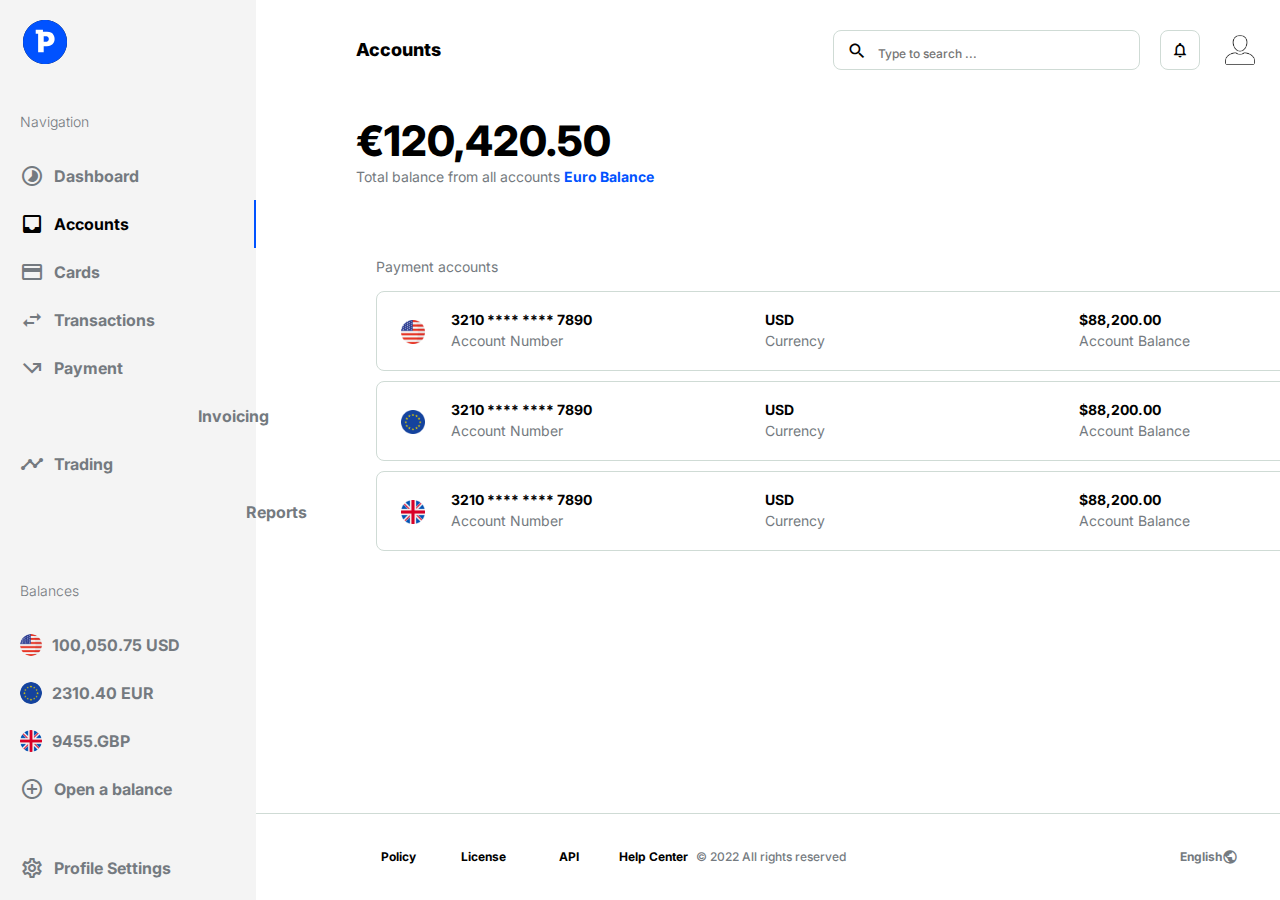
==== accounts.html @ 9f5d690f "Add files via upload" ====
<!DOCTYPE html>
<html lang="en">
<head>
    <meta charset="UTF-8" />
    <meta http-equiv="X-UA-Compatible" content="IE=edge" />
    <meta name="viewport" content="width=device-width, initial-scale=1.0" />
    <title>Accounts</title>
    <link rel="stylesheet" href="css/all.min.css" />
    <link rel="stylesheet" href="css/master.css" />
    <link rel="stylesheet" href="css/accounts.css">
    <link rel="preconnect" href="https://fonts.googleapis.com" />
    <link href="https://fonts.googleapis.com/css?family=Material+Icons|Material+Icons+Outlined|Material+Icons+Two+Tone|Material+Icons+Round|Material+Icons+Sharp" rel="stylesheet">
    <link href="https://fonts.googleapis.com/css2?family=Inter:wght@100..900&display=swap" rel="stylesheet">
    <link rel="preconnect" href="https://fonts.gstatic.com" crossorigin />
</head>
<body class="light-mode">
    <div class="container">
        <aside class="sidebar">
            <div class="logo">
                <!-- <img src="images/logo.png" alt="Logo"> -->
                <?xml version="1.0" encoding="utf-8"?>
                <svg width="44px" height="44px" viewBox="0 0 44 44" version="1.1" xmlns:xlink="http://www.w3.org/1999/xlink" xmlns="http://www.w3.org/2000/svg">
                <defs>
                    <path d="M22 0C34.1519 0 44 9.84808 44 22L44 22C44 34.1519 34.1519 44 22 44L22 44C9.84808 44 0 34.1519 0 22L0 22C0 9.84808 9.84808 0 22 0Z" id="path_1" />
                    <clipPath id="clip_1">
                    <use xlink:href="#path_1" clip-rule="evenodd" fill-rule="evenodd" />
                    </clipPath>
                </defs>
                <g id="[Element]-Logo--Hidden" fill-opacity="1">
                    <path d="M2423 -276L2423 -276L2423 -232L2379 -232L2379 -276L2423 -276Z" id="[Element]-Logo--Hidden" fill="none" stroke="none" />
                    <path d="M22 0C34.1519 0 44 9.84808 44 22L44 22C44 34.1519 34.1519 44 22 44L22 44C9.84808 44 0 34.1519 0 22L0 22C0 9.84808 9.84808 0 22 0Z" id="bg" fill="#000000" stroke="none" />
                    <g clip-path="url(#clip_1)">
                    <path d="M0 0L44 0L44 44L0 44L0 0Z" id="Mask" fill="#0052FF" stroke="none" />
                    <path d="M12.7188 9.625L19.9375 9.625L19.9375 13.75L12.7188 13.75L12.7188 9.625Z" id="Rectangle" fill="#FFFFFF" fill-rule="evenodd" stroke="none" />
                    <g id="P" transform="translate(15.125 11.6875)">
                        <path d="M0 20.625L0 0L8.87226 0C10.3978 0 11.7327 0.302124 12.8768 0.906372C14.021 1.51062 14.9109 2.35992 15.5465 3.45428C16.1822 4.54865 16.5 5.82764 16.5 7.29126C16.5 8.76831 16.1738 10.0473 15.5214 11.1282C14.8691 12.2092 13.9557 13.0417 12.7815 13.6258C11.6072 14.2099 10.2372 14.502 8.67153 14.502L3.37226 14.502L3.37226 10.1514L7.54745 10.1514C8.20316 10.1514 8.76353 10.0356 9.22856 9.80392C9.69358 9.5723 10.0516 9.24164 10.3025 8.81195C10.5534 8.38226 10.6788 7.87537 10.6788 7.29126C10.6788 6.70044 10.5534 6.19522 10.3025 5.7756C10.0516 5.35599 9.69358 5.03372 9.22856 4.80881C8.76353 4.58389 8.20316 4.47144 7.54745 4.47144L5.58029 4.47144L5.58029 20.625L0 20.625Z" id="Path" fill="#FFFFFF" stroke="none" />
                    </g>
                    </g>
                </g>
                </svg>
            </div>
            <nav class="navigation">
                <p>Navigation</p>
                <ul>
                    <li><a href="index.html"><i class="material-icons">timelapse</i> Dashboard</a></li>
                    <li class="active"><a href="accounts.html"><i class="material-icons">inbox</i> Accounts</a></li>
                    <li><a href="#"><i class="material-icons">credit_card</i> Cards</a></li>
                    <li><a href="transactions.html"><i class="material-icons">swap_horiz</i> Transactions</a></li>
                    <li><a href="payment.html"><i class="material-icons">call_missed_outgoing</i> Payment</a></li>
                    <li><a href="#"><i class="material-icons">article</i> Invoicing</a></li>
                    <li><a href="#"><i class="material-icons">timeline</i> Trading</a></li>
                    <li><a href="#"><i class="material-icons">bar_chart</i> Reports</a></li>
                </ul>
            </nav>
            <div class="balances">
                <p>Balances</p>
                <ul>
                    <li><img src="images/usa.png" alt="USD"> <span> 100,050.75 USD</span></li>
                    <li><img src="images/euro.png" alt="EUR"> <span> 2310.40 EUR</span></li>
                    <li><img src="images/uk.png" alt="GBP"> <span> 9455.GBP</span></li>
                    <li><a href="#"><i class="material-icons-outlined">add_circle_outline</i> Open a balance</a></li>
                </ul>
            </div>
            <div class="profile-settings">
                <a href="settings.html"><i class="material-icons-outlined">settings</i> Profile Settings</a>
            </div>
        </aside>
        <main class="main-content">
            <header class="header">
                <h1>Accounts</h1>
                <div class="search-profile">
                    <div class="search-bar">
                        <input type="text" placeholder="Type to search ...">
                        <i class="material-icons-outlined search-icon">search</i>
                    </div>
                    <div class="notifications"><i class="material-icons-outlined">notifications</i></div>
                    <img src="images/profile.png" alt="Profile Picture" class="profile-pic">
                </div>
            </header>
            <section class="main-section">
                <div class="accounts">
                    <div class="title">
                        <h2>€120,420.50</h2>   
                        <p>Total balance from all accounts <span>Euro Balance</span></p>
                    </div> 
                    <div class="account-list">
                        <h1>Payment accounts</h1>
                        <div class="account-item usa">
                            <div class="account-info">
                                <img src="images/usa.png" alt="US Flag" class="flag">
                                <div class="account-details">
                                    <div class="card">
                                        <p class="account-number">3210 **** **** 7890</p>
                                        <p class="account-title">Account Number</p>
                                    </div>
                                    <div class="currency">
                                        <p class="currency-status">USD</p>
                                        <p class="currency-title">Currency</p>
                                    </div>
                                    <div class="balance">
                                        <p class="balance-status">$88,200.00</p>
                                        <p class="balance-title">Account Balance</p>
                                    </div>
                                    <div class="blocked">
                                        <p class="blocked-status">$1,200.00</p>
                                        <p class="blocked-title">Blocked Amount</p>
                                    </div>
                                    <div class="account-status">
                                        <span class="status active"><p>Active</p></span>
                                        <span class="material-icons-outlined hide">visibility</span>
                                    </div>
                                </div>
                            </div>
                        </div>
                        <div class="account-item eur">
                            <div class="account-info">
                                <img src="images/euro.png" alt="EU Flag" class="flag">
                                <div class="account-details">
                                    <div class="card">
                                        <p class="account-number">3210 **** **** 7890</p>
                                        <p class="account-title">Account Number</p>
                                    </div>
                                    <div class="currency">
                                        <p class="currency-status">USD</p>
                                        <p class="currency-title">Currency</p>
                                    </div>
                                    <div class="balance">
                                        <p class="balance-status">$88,200.00</p>
                                        <p class="balance-title">Account Balance</p>
                                    </div>
                                    <div class="blocked">
                                        <p class="blocked-status">$1,200.00</p>
                                        <p class="blocked-title">Blocked Amount</p>
                                    </div>
                                    <div class="account-status">
                                        <span class="status active"><p>Active</p></span>
                                        <span class="material-icons-outlined hide">visibility</span>
                                    </div>
                                </div>
                            </div>
                        </div>
                        <div class="account-item uk">
                            <div class="account-info">
                                <img src="images/uk.png" alt="GB Flag" class="flag">
                                <div class="account-details">
                                    <div class="card">
                                        <p class="account-number">3210 **** **** 7890</p>
                                        <p class="account-title">Account Number</p>
                                    </div>
                                    <div class="currency">
                                        <p class="currency-status">USD</p>
                                        <p class="currency-title">Currency</p>
                                    </div>
                                    <div class="balance">
                                        <p class="balance-status">$88,200.00</p>
                                        <p class="balance-title">Account Balance</p>
                                    </div>
                                    <div class="blocked">
                                        <p class="blocked-status">$1,200.00</p>
                                        <p class="blocked-title">Blocked Amount</p>
                                    </div>
                                    <div class="account-status">
                                        <span class="status active"><p>Active</p></span>
                                        <span class="material-icons-outlined hide">visibility</span>
                                    </div>
                                </div>
                            </div>
                        </div>
                    </div>
                </div>
            </section>
            <footer class="footer">
                <ul>
                    <li><a href="#"> Policy</a></li>
                    <li><a href="#">License</a></li>
                    <li><a href="#">API</a></li>
                    <li><a href="#">Help Center</a></li>
                    <li class="rights">© 2022 All rights reserved</li>
                </ul>
                <!-- <p>Privacy Policy | License | API | Help Center</p>
                <p>© 2022 All rights reserved</p> -->
                <div class="buttons">
                    <button><a href="#">English<span class="material-icons-outlined">public</span></a></button>
                    <!-- <button id="theme-toggle"><i class="material-icons-outlined">mode_night</i></button> -->
                </div>
            </footer>
        </main>
    </div>
    <script src="js/index.js"></script>
</body>
</html>
---- css/master.css ----
/* Reset some basic styles */
* {
    margin: 0;
    padding: 0;
    box-sizing: border-box;
    font-family: Inter, Arial, sans-serif;
    -webkit-box-sizing: border-box;
    -moz-box-sizing: border-box;
}

html {
    scroll-behavior: smooth;
    min-width: 100%;
}

/* Main Layout Light Mode */

body.light-mode {
    --bg-color: #fff;
    --text-color: #000;
    --sidebar-bg-color: #f4f4f4;
    --header-bg-color: #fff;
    --footer-bg-color: #fff;
    --input-bg-color: #fff;
    --input-border-color: #ccc;
}

body.dark-mode {
    --bg-color: #121212;
    --text-color: #fff;
    --sidebar-bg-color: #121212;
    --header-bg-color: #121212;
    --footer-bg-color: #121212;
    --input-bg-color: #121212;
    --input-border-color: #555;
}

body {
    background-color: var(--bg-color);
    color: var(--text-color);
    /* height: 1020px;
    width: 1440px; */
}

.container {
    display: flex;
    min-height: 100vh;
}

.sidebar {
    width: 256px;
    background-color: var(--sidebar-bg-color);
    padding: 20px;
    display: flex;
    flex-direction: column;
    justify-content: space-between;
}

.sidebar .logo svg {
    width: 50px;
}

.sidebar .navigation ul,
.sidebar .balances ul,
.footer ul {
    list-style: none;
}

.sidebar .navigation li,
.sidebar .balances li {
    /* margin: 20px 0; */
    width: 236px;
    height: 48px;
    color: #747A80;
    font-weight: 700;
}

.sidebar .navigation li.active a {
    color: var(--text-color);
    border-right: #0052FF 2px solid;
}

.sidebar .navigation li.active i {
    color: var(--text-color);
}

.sidebar .navigation a,
.sidebar .balances span,
.sidebar .balances a,
.sidebar .profile-settings a {
    text-decoration: none;
    color: var(--text-color);
    display: flex;
    align-items: center;
    color: #747A80;
    font-weight: 700;
    height: 100%;
}

.sidebar .navigation i,
.sidebar .balances i,
.sidebar .profile-settings i {
    margin-right: 10px;
    color: #747A80;
}

.sidebar .balances li {
    display: flex;
    align-items: center;
}

.sidebar .balances img{
    width: 22px;
    height: 22px;
    border-radius: 50%;
    margin-right: 10px;
}

.sidebar .navigation p,
.sidebar .balances p {
    color: #747a80;
    font-size: 14px;
    font-weight: 300;
    line-height: 21px;
    margin-bottom: 20px;
}
/* .sidebar .balances {
    margin-top: 20px;
}

.sidebar .balances ul {
    list-style: none;
}

.sidebar .balances li {
    margin: 10px 0;
} 

.sidebar .balances i {
    margin-right: 10px;
} 

.sidebar .profile-settings a {
    text-decoration: none;
    color: var(--text-color);
    display: flex;
    align-items: center;
}

.sidebar .profile-settings i {
    margin-right: 10px;
} */

.main-content {
    flex-grow: 1;
    display: flex;
    flex-direction: column;
    justify-content: space-between;
}

.header {
    background-color: var(--header-bg-color);
    padding: 20px;
    display: flex;
    justify-content: space-between;
    align-items: center;
    position: relative;
    top: 10px;
    /* border-bottom: 1px solid var(--input-border-color); */
}

.header h1 {
    position: relative;
    left: 80px;
    width: 150px;
    height: 24px;
    font-family: Inter;
    font-size: 18px;
    font-weight: 800;
    line-height: 24px;
    }

.header .search-profile {
    display: flex;
    align-items: center;
}

.header .search-profile .notifications{
    position: relative;
    margin-right: 20px;
    /* opacity: 0.6; */
    width: 40px;
    height: 40px;
    border-radius: 8px;
    border: 1px solid #cfdbd5;
    display: flex;
    align-items: center;
    justify-content: space-around;
}

.header .search-profile .notifications i{
    width: 18px;
    height: 18px;
    font-size: 18px;
    font-weight: 400;
    text-align: center;
    color: var(--text-color);
}

.header .search-bar {
    position: relative;
    margin-right: 20px;
    /* opacity: 0.6; */
    left: 0px;
    top: 0px;
    width: 307px;
    height: 40px;
    border-radius: 8px;
    border: 1px solid #cfdbd5;
}

.header .search-bar input,
.header .search-bar input:focus {
    position: relative;
    left: 44px;
    top: 11px;
    width: 98px;
    height: 18px;
    background-color: var(--input-bg-color);
    font-size: 12px;
    font-weight: 500;
    line-height: 18px;
    border: none;
    outline: none;
}

.header .search-bar .search-icon{
    position: absolute;
    left: 13px;
    top: 10px;
    width: 20px;
    height: 20px;
    font-family: "Material Icons Outlined";
    font-size: 20px;
    font-weight: 400;
    text-align: center;
    color: #000;
}

.header .profile-pic {
    width: 40px;
    border-radius: 50%;
}

.content {
    padding: 20px;
    flex-grow: 1;
}

.footer {
    background-color: var(--footer-bg-color);
    padding: 20px;
    text-align: center;
    border-top: 1px solid var(--input-border-color);
    /* opacity: 0.6; */
    border-top: 1px solid #cfdbd5;
    display: flex;
    align-items: center;
    justify-content: space-between;
    z-index: 1;
}

.footer ul{
    position: relative;
    display: flex;
    left: 80px;
}

.footer li{
    display: flex;
    justify-content: space-between;
    align-items: center;
    text-align: center;
    line-height: 18px;
}
.footer li a{
    width: 85px;
    height: 18px;
    font-size: 12px;
    font-weight: 700;
    color: #000;
    text-decoration: none;
}

.footer li.rights{
    width: 152px;
    height: 18px;
    color: #747a80;
    font-size: 12px;
    font-weight: 500;
    line-height: 18px;
}

.footer .buttons{
    display: flex;
    justify-content: end;
    align-items: center;
    text-align: center;
}
.footer button{
    width: 73px;
    height: 46px;
    font-size: 12px;
    font-weight: 700;
    line-height: 18px;
    text-align: center;
    background-color: #fff;
    border: none;
}

.footer button a{
    text-decoration: none;
    width: 44px;
    height: 18px;
    color: #747a80;
    font-size: 12px;
    font-weight: 700;
    line-height: 18px;
    display: flex;
    align-items: center;
    justify-content: center;
}

.footer button a span {
    width: 16px;
    height: 16px;
    color: #747a80;
    font-size: 16px;
    font-weight: 400;
    text-align: center;
}
#theme-toggle {
    /* opacity: 0.6; */
    width: 46px;
    height: 46px;
    border-radius: 8px;
    border: 1px solid #cfdbd5;
    text-align: center;
    display: flex;
    align-items: center;
    justify-content: space-around;
}

#theme-toggle i {
    width: 18px;
    height: 18px;
    color: #747A80;
    font-size: 18px;
    font-weight: 400;
}

/* Dashboard styles */
.main-section {
    background-color: var(--header-bg-color);
    width: 850px;
    position: relative;
    left: 80px;
    top: 15px;
    height: 100%;
}


.balance-cards {
    display: flex;
    margin-bottom: 75px;
    justify-content: space-between;
}

.dashboard .title{
    width: 304px;
    height: 76px;
    margin-bottom: 45px;
}

.dashboard .title h2{
    width: 273px;
    height: 51px;
    font-size: 42px;
    font-weight: 800;
}

.dashboard .title p{
    height: 21px;
    color: #747a80;
    font-family: Inter;
    font-size: 14px;
    font-weight: 400;
    line-height: 21px;
}

.dashboard .title p span{
    font-weight: 700;
    color: #0052ff;
}

.balance-cards .card::before {
    content: "";
    position: absolute;
    width: 0;
    height: 3px;
    left: 50%;
    top: 41px;
    transform: translateX(-50%);
    background-color: #0052FF;
    transition: 0.3s;
}

.balance-cards .card:hover {
    transform: translateY(-10px);
}

.balance-cards .card:hover::before {
    width: 100%;
}
.balance-cards .card {
    width: 238px;
    height: 114px;
    border-radius: 12px;
    border: 1px solid #cfdbd5;
    transition: 0.3s;
}

.balance-cards .card h2 {
    position: relative;
    left: 24px;
    top: 15px;
    width: 100px;
    height: 21px;
    color: #747a80;
    font-size: 14px;
    font-weight: 400;
    line-height: 21px;
}

.balance-cards .card p {
    position: relative;
    left: 24px;
    top: 26px;
    font-size: 20px;
    font-weight: 800;
    line-height: 28px;
}

.balance-cards .card small {
    position: relative;
    left: 24px;
    top: 26px;
    font-size: 12px;
    font-weight: 500;
    line-height: 18px;;
}

.transactions {
    margin-top: 20px;
    width: 949px;
    height: 370px;
    border-radius: 12px;
    border: 1px solid #cfdbd5;
}

.transactions .list-title{
    display: flex;
    position: relative;
    border-bottom: 1px solid #cfdbd5;
    width: 949px;
    height: 64px;
}

.transactions .list-title h2 {
    position: absolute;
    left: 24px;
    top: 20px;
    width: 152px;
    height: 24px;
    font-size: 16px;
    font-weight: 700;
    line-height: 24px;
}

.transactions .list-title i{
    position: absolute;
    top: 20px;
    right: 21px;
    width: 18px;
    height: 18px;
    font-size: 18px;
    font-weight: 400;
    text-align: center;
}

.transaction-list {
    border-radius: 8px;
    position: relative;
    left: 49.35px;
    top: 30px;
    width: 875px;
    height: 154.7px;
}

.transaction-item {
    display: flex;
    align-items: center;
    justify-content: space-between;
    padding: 10px 0;
    border-bottom: 1px solid #ddd;
}

.transaction-item:last-child {
    border-bottom: none;
}

.transaction-item .icon img {
    font-size: 24px;
    margin-right: 10px;
    border-radius: 50%;
    width: 32px;
    height: 32px;
}

.transaction-item .details {
    flex-grow: 1;
}

.transaction-item .details p {
    position: relative;
    left: 24px;
    top: 0.05px;
    width: 301px;
    height: 21px;
    font-size: 14px;
    font-weight: 700;
    line-height: 21px;}

.transaction-item .details .description {
    font-weight: 700;
}

.transaction-item .details .date {
    width: 96px;
    height: 18px;
    color: #747a80;
    font-size: 12px;
    font-weight: 500;
    line-height: 18px;
}

.transaction-item .amount {
    width: 94px;
    height: 21px;
    font-size: 14px;
    font-weight: 700;
    line-height: 21px;
    text-align: right;
}

.transaction-item .amount .hide {
    margin: 5px;
    /* position: relative;
    left: 921px;
    top: 406px; */
    width: 16px;
    height: 16px;
    color: #000;
}

.transaction-item .amount.positive {
    color: green;
}

.transaction-item .amount.negative {
    color: red;
}

.transaction-item i {
    cursor: pointer;
    margin-left: 5px;
}

.transaction-item .material-icons-outlined:hover {
    color: #0984e3;
}
---- css/accounts.css ----
/* Accounts styles */
.accounts {
    padding: 20px;
}

.accounts .title{
    width: 304px;
    height: 76px;
    margin-bottom: 45px;
}

.accounts .title h2{
    width: 273px;
    height: 51px;
    font-size: 42px;
    font-weight: 800;
}

.accounts .title p{
    height: 21px;
    color: #747a80;
    font-family: Inter;
    font-size: 14px;
    font-weight: 400;
    line-height: 21px;
}

.accounts .title p span{
    font-weight: 700;
    color: #0052ff;
}

.account-list {
    background: #fff;
    /* border-radius: 8px; */
    /* box-shadow: 0 2px 4px rgba(0, 0, 0, 0.1); */
    padding: 20px;
}

.account-list h1 {
    margin-bottom: 14px;
    width: 123px;
    height: 21px;
    color: #747a80;
    font-family: Inter;
    font-size: 14px;
    font-weight: 400;
    line-height: 21px;
}

.account-item {
    top: 0px;
    width: 1100px;
    height: 80px;
    border-radius: 8px;
    border: 1px solid #cfdbd5;
    margin-bottom: 10px
}

.account-info {
    display: flex;
    align-items: center;
    height: 80px;
}

.account-item:hover{
    background: #ffffff;
    background-blend-mode: normal;
    box-shadow: 0px 20px 24px rgba(153,155,168,0.18);
    border: none;
}

/* .uk .eur{
    top: 0px;
    width: 1024px;
    height: 80px;
    border-radius: 8px;
    border: 1px solid #cfdbd5;
} */

.flag {
    position: relative;
    left: 24px;
    /* top: 28px; */
    width: 24px;
    height: 24px;
}

.account-details {
    flex-grow: 1;
    display: flex;
    align-items: center;
    justify-content: space-between;
}

.account-details .card,
.account-details .currency,
.account-details .balance,
.account-details .blocked {
    display: flex;
    flex-direction: column;
    position: relative;
    left: 50px;
    width: 144px;
    height: 47px;
}

.account-details .blocked{
    display: none;
}

.account-details .account-number {
    font-size: 14px;
    font-weight: 700;
    line-height: 21px;
}

.account-title,
.currency-title,
.balance-title,
.blocked-title {
    width: 130px;
    height: 21px;
    color: #747a80;
    font-family: Inter;
    font-size: 14px;
    font-weight: 400;
    line-height: 21px;
}

.currency-status,
.balance-status,
.blocked-status {
    width: 30px;
    height: 21px;
    font-family: Inter;
    font-size: 14px;
    font-weight: 700;
    line-height: 21px;
}

.account-status {
    display: flex;
    align-items: center;
    border-radius: 8px;
    /* background: #23e33e, rgba(255,255,255,0.9); */
    background-blend-mode: normal;
}

.status {
    padding: 5px 10px;
    border-radius: 5px;
    font-weight: bold;
    margin-right: 10px;
    width: 104px;
    height: 36px;
}

.status.active {
    position: relative;
    right: 15px;
    background-color: #e0f7e9;
    color: #23e33e;
    border-radius: 8px;
    background: #23e33e, rgba(255,255,255,0.85);
    background-blend-mode: normal;
}

.status.active p{
    position: absolute;
    left: 32px;
    top: 10px;
    width: 38px;
    height: 18px;
    color: #23e33e;
    font-family: Inter;
    font-size: 12px;
    font-weight: 700;
    line-height: 18px;
    text-align: center;
}

.hide {
    cursor: pointer;
    position: relative;
    right: 18px;
    width: 18px;
    height: 18px;
    font-family: "Material Icons Outlined";
    font-size: 18px;
    font-weight: 400;
    text-align: center;
}
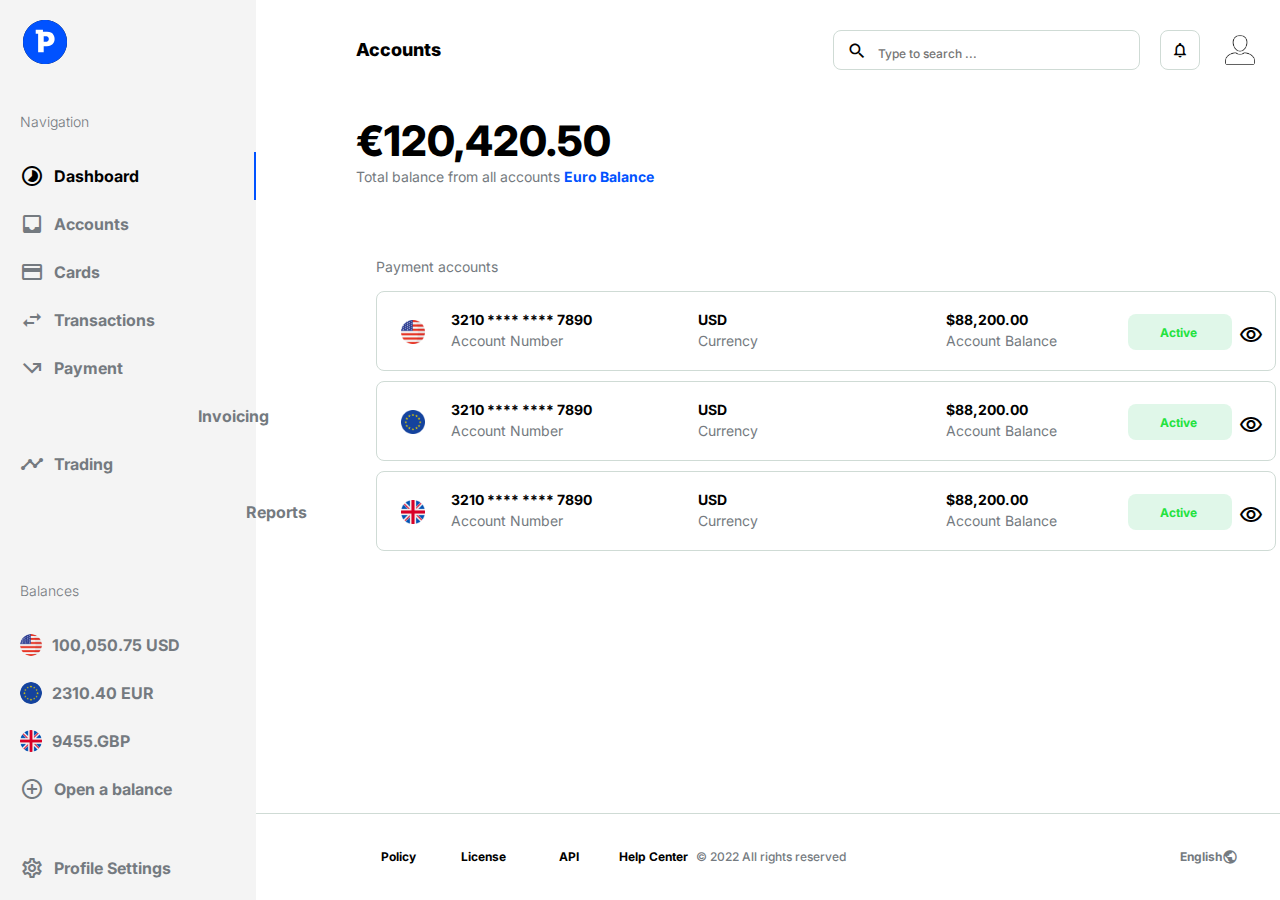
==== commit d800c150: "Add files via upload" ====
--- a/accounts.html
+++ b/accounts.html
@@ -4,7 +4,7 @@
     <meta charset="UTF-8" />
     <meta http-equiv="X-UA-Compatible" content="IE=edge" />
     <meta name="viewport" content="width=device-width, initial-scale=1.0" />
-    <title>Accounts</title>
+    <title>Dashboard</title>
     <link rel="stylesheet" href="css/all.min.css" />
     <link rel="stylesheet" href="css/master.css" />
     <link rel="stylesheet" href="css/accounts.css">
@@ -42,8 +42,8 @@
             <nav class="navigation">
                 <p>Navigation</p>
                 <ul>
-                    <li><a href="index.html"><i class="material-icons">timelapse</i> Dashboard</a></li>
-                    <li class="active"><a href="accounts.html"><i class="material-icons">inbox</i> Accounts</a></li>
+                    <li class="active"><a href="index.html"><i class="material-icons">timelapse</i> Dashboard</a></li>
+                    <li><a href="accounts.html"><i class="material-icons">inbox</i> Accounts</a></li>
                     <li><a href="#"><i class="material-icons">credit_card</i> Cards</a></li>
                     <li><a href="transactions.html"><i class="material-icons">swap_horiz</i> Transactions</a></li>
                     <li><a href="payment.html"><i class="material-icons">call_missed_outgoing</i> Payment</a></li>
--- a/css/master.css
+++ b/css/master.css
@@ -205,6 +205,12 @@
     font-weight: 400;
     text-align: center;
     color: var(--text-color);
+}
+
+.header .search-profile .notifications:hover,
+.header .search-profile .notifications:hover i{
+background-color: #0052FF;
+color: #fff;
 }
 
 .header .search-bar {
@@ -375,6 +381,14 @@
     margin-bottom: 75px;
     justify-content: space-between;
 }
+/* 
+.balance-cards button{
+    border: none;
+    background-color: #fff ;
+    cursor: pointer;
+    display: flex;
+
+} */
 
 .dashboard .title{
     width: 304px;
@@ -423,6 +437,7 @@
     width: 100%;
 }
 .balance-cards .card {
+    cursor: pointer;
     width: 238px;
     height: 114px;
     border-radius: 12px;
@@ -463,7 +478,7 @@
 .transactions {
     margin-top: 20px;
     width: 949px;
-    height: 370px;
+    height: 300px;
     border-radius: 12px;
     border: 1px solid #cfdbd5;
 }
--- a/css/accounts.css
+++ b/css/accounts.css
@@ -1,3 +1,5 @@
+
+
 /* Accounts styles */
 .accounts {
     padding: 20px;
@@ -50,7 +52,7 @@
 
 .account-item {
     top: 0px;
-    width: 1100px;
+    width: 900px;
     height: 80px;
     border-radius: 8px;
     border: 1px solid #cfdbd5;
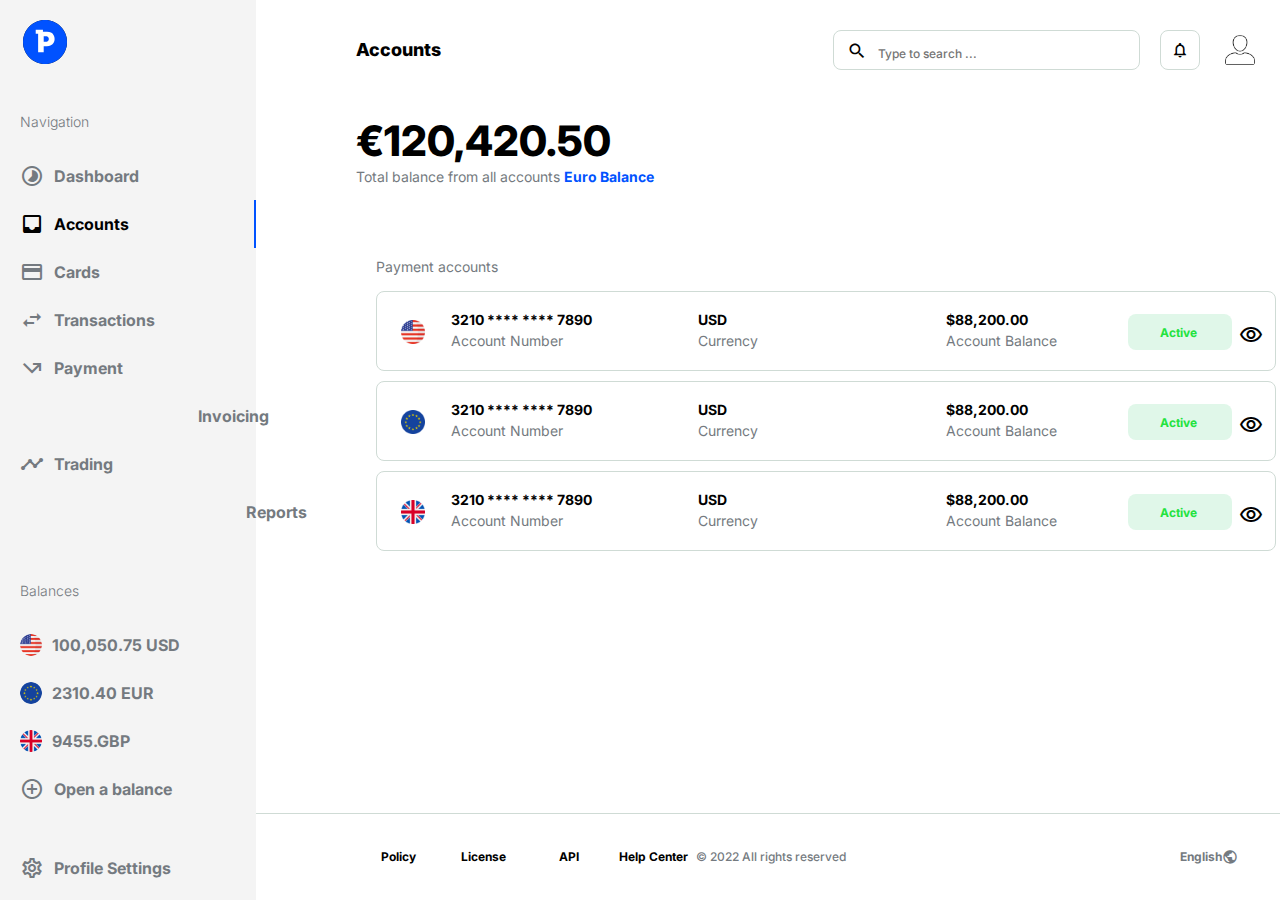
==== commit e201c8d4: "Update accounts.html" ====
--- a/accounts.html
+++ b/accounts.html
@@ -42,8 +42,8 @@
             <nav class="navigation">
                 <p>Navigation</p>
                 <ul>
-                    <li class="active"><a href="index.html"><i class="material-icons">timelapse</i> Dashboard</a></li>
-                    <li><a href="accounts.html"><i class="material-icons">inbox</i> Accounts</a></li>
+                    <li><a href="index.html"><i class="material-icons">timelapse</i> Dashboard</a></li>
+                    <li class="active"><a href="accounts.html"><i class="material-icons">inbox</i> Accounts</a></li>
                     <li><a href="#"><i class="material-icons">credit_card</i> Cards</a></li>
                     <li><a href="transactions.html"><i class="material-icons">swap_horiz</i> Transactions</a></li>
                     <li><a href="payment.html"><i class="material-icons">call_missed_outgoing</i> Payment</a></li>
@@ -188,4 +188,4 @@
     </div>
     <script src="js/index.js"></script>
 </body>
-</html>+</html>
